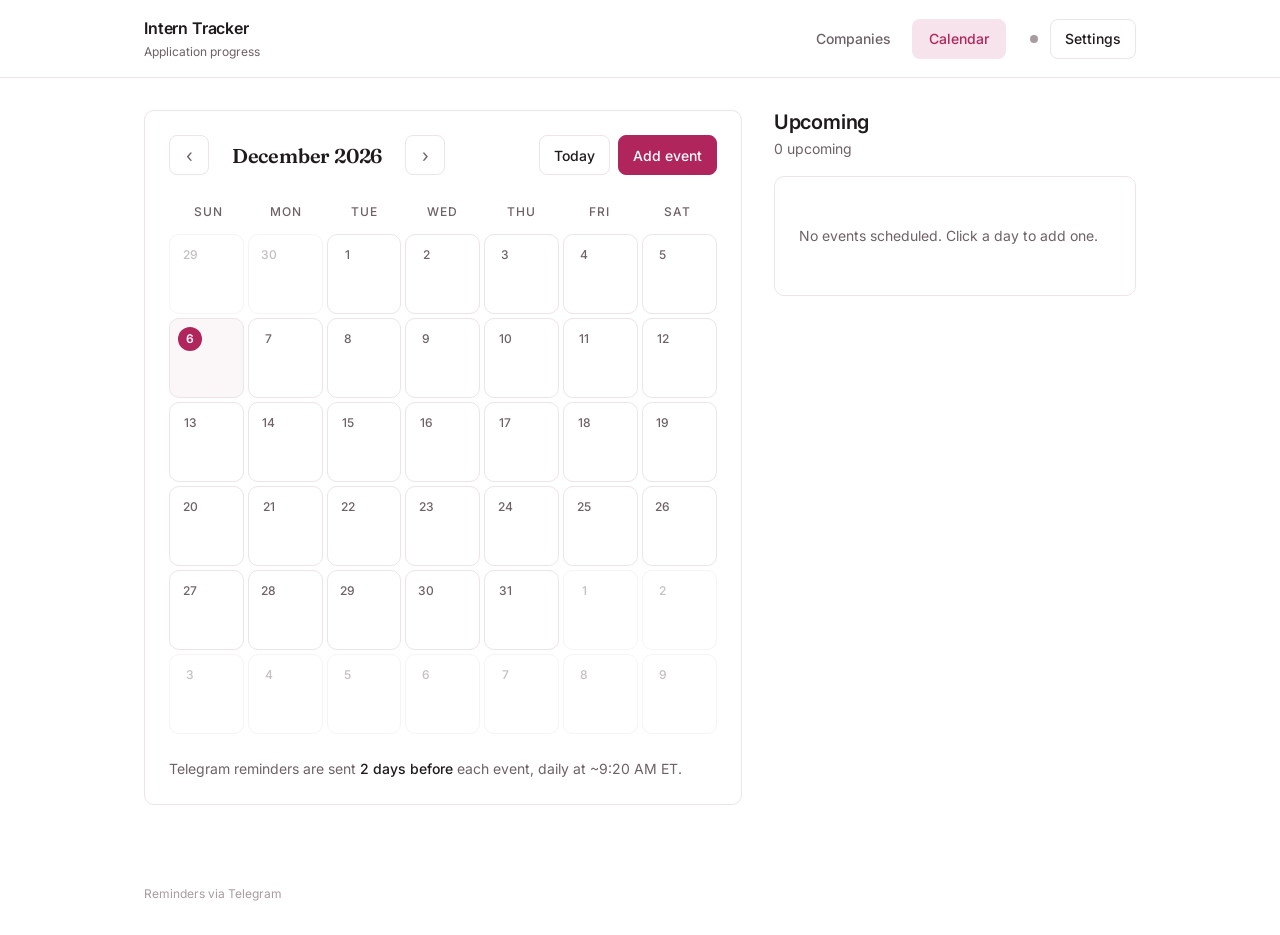
==== calendar.html @ 16d22ddf "Fix Telegram sync via Vercel API proxy (CORS) Co-authored-by: Cursor <cursoragent@cursor.com>" ====
<!DOCTYPE html>
<html lang="en">
<head>
<meta charset="UTF-8">
<meta name="viewport" content="width=device-width, initial-scale=1.0">
<title>Calendar — Intern Tracker</title>
<link rel="icon" href="data:image/svg+xml,<svg xmlns='http://www.w3.org/2000/svg' viewBox='0 0 32 32'><rect width='32' height='32' rx='6' fill='%23B0265C'/></svg>">
<link rel="preconnect" href="https://fonts.googleapis.com">
<link rel="preconnect" href="https://fonts.gstatic.com" crossorigin>
<link href="https://fonts.googleapis.com/css2?family=Fraunces:opsz,wght@9..144,600&family=Inter:wght@400;500;600&display=swap" rel="stylesheet">
<link rel="stylesheet" href="assets/style.css">
</head>
<body>

<header class="masthead">
  <div class="masthead-inner">
    <div class="brand">
      <div>
        <h1>Intern Tracker</h1>
        <p class="brand-sub">Application progress</p>
      </div>
    </div>
    <nav class="tabs" aria-label="Main">
      <a href="index.html" class="tab">Companies</a>
      <a href="calendar.html" class="tab active">Calendar</a>
    </nav>
    <div class="header-right">
      <span class="sync-dot" id="syncDot" title="Sync status" aria-hidden="true"></span>
      <button type="button" class="btn ghost small" id="settingsBtn" title="Telegram sync">Settings</button>
    </div>
  </div>
</header>

<main class="page cal-layout">
  <section class="cal-panel">
    <div class="cal-toolbar">
      <button type="button" class="nav-arrow" id="prevMonth" aria-label="Previous month">‹</button>
      <h2 class="cal-title" id="calTitle"></h2>
      <button type="button" class="nav-arrow" id="nextMonth" aria-label="Next month">›</button>
      <span class="spacer"></span>
      <button type="button" class="btn ghost small" id="todayBtn">Today</button>
      <button type="button" class="btn solid small" id="addBtn">Add event</button>
    </div>
    <div class="cal-grid-head" aria-hidden="true">
      <span>Sun</span><span>Mon</span><span>Tue</span><span>Wed</span><span>Thu</span><span>Fri</span><span>Sat</span>
    </div>
    <div class="cal-grid" id="calGrid" role="grid" aria-label="Calendar"></div>
    <p class="cal-note">Telegram reminders are sent <em>2 days before</em> each event, daily at ~9:20 AM ET.</p>
  </section>

  <aside class="upcoming">
    <div class="page-title compact">
      <h2 class="strip-label">Upcoming</h2>
      <p class="strip-sub" id="upcomingCount"></p>
    </div>
    <div class="upcoming-list" id="upcomingList"></div>
  </aside>
</main>

<footer class="foot">
  <span>Reminders via Telegram</span>
</footer>

<dialog id="eventModal" class="modal">
  <form class="modal-card" id="eventForm">
    <h2 class="modal-title" id="eventModalTitle">New event</h2>
    <label class="field"><span>Company</span>
      <input type="text" id="evCompany" list="companyList" placeholder="Company name" required autocomplete="off">
      <datalist id="companyList"></datalist>
    </label>
    <div class="field-row">
      <label class="field"><span>Type</span>
        <select id="evKind">
          <option value="OA">Online Assessment</option>
          <option value="Interview">Interview</option>
          <option value="Deadline">Application deadline</option>
          <option value="Other">Other</option>
        </select>
      </label>
      <label class="field"><span>Date</span><input type="date" id="evDate" required></label>
      <label class="field"><span>Time <em>(optional)</em></span><input type="time" id="evTime"></label>
    </div>
    <label class="field"><span>Notes <em>(optional)</em></span><input type="text" id="evNotes" placeholder="e.g. CodeSignal, 70 min" maxlength="120" autocomplete="off"></label>
    <div class="modal-actions">
      <button type="button" class="btn ghost" id="cancelEventBtn">Cancel</button>
      <button type="submit" class="btn solid">Save</button>
    </div>
  </form>
</dialog>

<dialog id="settingsModal" class="modal">
  <form method="dialog" class="modal-card">
    <h2 class="modal-title">Telegram sync</h2>
    <p class="modal-hint">Data syncs to a pinned message in your Telegram chat so reminders and all devices stay in sync. Sync uses a small API proxy because browsers cannot call Telegram directly.</p>
    <label class="field"><span>Bot token</span><input type="password" id="tgToken" placeholder="123456:ABC…" autocomplete="off"></label>
    <label class="field"><span>Chat ID</span><input type="text" id="tgChat" placeholder="6062137847" autocomplete="off"></label>
    <div class="modal-actions">
      <button type="button" class="btn ghost" id="testSyncBtn">Send test</button>
      <button type="submit" class="btn solid" id="saveSyncBtn">Save</button>
    </div>
    <p class="modal-status" id="syncStatusMsg" role="status"></p>
  </form>
</dialog>

<div class="toast" id="toast" role="status" aria-live="polite"></div>

<script src="assets/app.js"></script>
<script>App.initCalendar();</script>
</body>
</html>
---- assets/style.css ----
/* Clean Planner UI — Intern Tracker */

:root {
  --bg: #FFFFFF;
  --surface: #FFFFFF;
  --surface-soft: #FBF7F9;
  --ink: #1F1A1D;
  --ink-soft: #6E6168;
  --ink-faint: #A89BA2;
  --line: #ECE4E8;
  --accent: #B0265C;
  --accent-hover: #93174A;
  --accent-soft: #F7E3EC;
  --accent-text: #FFFFFF;
  --radius-card: 10px;
  --radius-btn: 8px;
  --radius-pill: 999px;
  --font: "Inter", system-ui, sans-serif;
  --display: "Fraunces", Georgia, serif;
  --shadow-float: 0 4px 16px rgba(31, 26, 29, 0.08);
}

* { box-sizing: border-box; margin: 0; padding: 0; }

html { color-scheme: light; }

body {
  font-family: var(--font);
  font-size: 14px;
  line-height: 1.55;
  background: var(--bg);
  color: var(--ink);
  min-height: 100vh;
}

/* ── Masthead ── */
.masthead {
  border-bottom: 1px solid var(--line);
  background: var(--bg);
  position: sticky; top: 0; z-index: 50;
}
.masthead-inner {
  max-width: 1040px; margin: 0 auto; padding: 16px 24px;
  display: flex; align-items: center; gap: 24px;
}
.brand h1 {
  font-family: var(--font); font-size: 16px; font-weight: 600;
  letter-spacing: -0.01em; color: var(--ink);
}
.brand-sub { font-size: 12px; color: var(--ink-soft); margin-top: 2px; }

.tabs { display: flex; gap: 4px; margin-left: auto; }
.tab {
  padding: 8px 16px; text-decoration: none; color: var(--ink-soft);
  font-size: 14px; font-weight: 500; border-radius: var(--radius-btn);
  border: 1px solid transparent; transition: color 150ms ease-out, background 150ms ease-out;
  min-height: 40px; display: inline-flex; align-items: center;
}
.tab:hover { color: var(--ink); }
.tab.active {
  color: var(--accent); background: var(--accent-soft);
  font-weight: 500;
}

.header-right { display: flex; align-items: center; gap: 12px; }
.sync-dot {
  width: 8px; height: 8px; border-radius: var(--radius-pill);
  background: var(--ink-faint); transition: background 150ms ease-out;
}
.sync-dot.ok { background: var(--accent); }
.sync-dot.err { background: var(--accent-hover); }
.sync-dot.busy { background: var(--ink-soft); }

/* ── Page ── */
.page { max-width: 1040px; margin: 0 auto; padding: 32px 24px 64px; }
.foot {
  max-width: 1040px; margin: 0 auto; padding: 16px 24px 32px;
  font-size: 12px; color: var(--ink-faint);
}

.page-title { margin-bottom: 24px; }
.page-title.compact { margin-bottom: 16px; }
.strip-label {
  font-family: var(--display); font-size: 28px; font-weight: 600;
  letter-spacing: -0.01em; color: var(--ink); line-height: 1.2;
}
.strip-sub { font-size: 14px; color: var(--ink-soft); margin-top: 4px; }
.page-title.compact .strip-label { font-size: 20px; font-family: var(--font); font-weight: 600; }

/* ── Board head ── */
.board-head { margin-bottom: 24px; }
.stats { display: flex; gap: 24px; margin: 16px 0 24px; flex-wrap: wrap; }
.stats .stat { font-size: 14px; color: var(--ink-soft); }
.stats .stat-val { color: var(--ink); font-weight: 600; margin-right: 4px; }

.board-controls { display: flex; gap: 12px; }
.search, .ats-filter {
  background: var(--surface); border: 1px solid var(--line); color: var(--ink);
  font-family: var(--font); font-size: 14px; padding: 10px 12px;
  border-radius: var(--radius-card); outline: none;
  transition: border-color 150ms ease-out, box-shadow 150ms ease-out;
  min-height: 40px;
}
.search { flex: 1; max-width: 320px; }
.search:focus, .ats-filter:focus {
  border-color: var(--accent);
  box-shadow: 0 0 0 3px rgba(176, 38, 92, 0.12);
}
.search::placeholder { color: var(--ink-faint); }

/* ── Board ── */
.board {
  border: 1px solid var(--line); border-radius: var(--radius-card);
  overflow: hidden; background: var(--surface);
}
.board-section-label {
  padding: 12px 20px;
  font-size: 12px; font-weight: 500; text-transform: uppercase;
  letter-spacing: 0.08em; color: var(--ink-soft);
  background: var(--bg); border-top: 1px solid var(--line);
}
.board-section-label:first-child { border-top: none; }

.row {
  display: grid; grid-template-columns: 40px 1fr 130px 72px 108px; align-items: center;
  padding: 12px 20px; border-bottom: 1px solid var(--line);
  transition: background 150ms ease-out;
}
.row:last-child { border-bottom: none; }
.row:hover { background: var(--surface-soft); }

.row .idx { color: var(--ink-faint); font-size: 12px; font-variant-numeric: tabular-nums; }
.row .co {
  font-size: 14px; font-weight: 500; color: var(--ink);
  transition: color 150ms ease-out, text-decoration-color 150ms ease-out;
}
.row .visit a {
  color: var(--accent); text-decoration: none; font-size: 14px; font-weight: 500;
}
.row .visit a:hover { color: var(--accent-hover); text-decoration: underline; }

.row.notified { background: var(--accent-soft); }
.row.notified:hover { background: var(--accent-soft); }
.row.notified .co { color: var(--accent); font-weight: 600; }

.row.applied:hover { background: var(--bg); }
.row.applied .co {
  color: var(--ink-faint);
  text-decoration: line-through;
  text-decoration-color: var(--ink-faint);
}
.row.applied .idx { color: var(--ink-faint); }
.row.applied .visit a { color: var(--ink-faint); pointer-events: none; }

.tag {
  display: inline-block; font-size: 12px; font-weight: 500;
  color: var(--accent); background: var(--accent-soft);
  padding: 2px 10px; border-radius: var(--radius-pill);
}

.apply-toggle {
  display: flex; align-items: center; gap: 8px; cursor: pointer;
  justify-self: end; user-select: none; min-height: 40px;
}
.apply-toggle input { display: none; }
.apply-box {
  width: 18px; height: 18px; border: 1.5px solid var(--line); border-radius: 6px;
  display: inline-flex; align-items: center; justify-content: center;
  font-size: 11px; color: transparent; transition: all 150ms ease-out;
  flex: none; background: var(--surface);
}
.apply-toggle:hover .apply-box { border-color: var(--accent); }
.apply-toggle input:checked + .apply-box {
  background: var(--accent); border-color: var(--accent); color: var(--accent-text);
}
.apply-toggle input:focus-visible + .apply-box {
  box-shadow: 0 0 0 3px rgba(176, 38, 92, 0.12);
}
.apply-label { font-size: 12px; color: var(--ink-soft); font-weight: 500; }
.apply-toggle input:checked ~ .apply-label { color: var(--ink-soft); }

.empty-msg { padding: 48px 24px; text-align: left; color: var(--ink-soft); font-size: 14px; }

/* ── Calendar ── */
.cal-layout { display: grid; grid-template-columns: 1.65fr 1fr; gap: 32px; align-items: start; }

.cal-panel {
  border: 1px solid var(--line); border-radius: var(--radius-card);
  padding: 24px; background: var(--surface);
}
.cal-toolbar { display: flex; align-items: center; gap: 8px; margin-bottom: 24px; flex-wrap: wrap; }
.cal-title {
  font-family: var(--display); font-size: 20px; font-weight: 600;
  min-width: 180px; text-align: center; letter-spacing: -0.01em; color: var(--ink);
}
.cal-toolbar .btn-nav { margin-left: 0; }
.cal-toolbar .spacer { flex: 1; min-width: 8px; }

.nav-arrow {
  width: 40px; height: 40px; padding: 0; font-size: 18px;
  color: var(--ink-soft); border: 1px solid var(--line); border-radius: var(--radius-btn);
  background: var(--surface); cursor: pointer; font-family: var(--font);
  transition: border-color 150ms ease-out, color 150ms ease-out;
}
.nav-arrow:hover { border-color: var(--accent); color: var(--accent); }
.nav-arrow:focus-visible { outline: none; box-shadow: 0 0 0 3px rgba(176, 38, 92, 0.12); }

.cal-grid-head { display: grid; grid-template-columns: repeat(7, 1fr); margin-bottom: 8px; }
.cal-grid-head span {
  font-size: 12px; font-weight: 500; color: var(--ink-soft);
  text-align: center; padding: 4px; text-transform: uppercase; letter-spacing: 0.08em;
}

.cal-grid { display: grid; grid-template-columns: repeat(7, 1fr); gap: 4px; }
.cal-day {
  min-height: 80px; border: 1px solid var(--line); border-radius: var(--radius-card);
  padding: 8px; background: var(--surface); cursor: pointer;
  transition: background 150ms ease-out, border-color 150ms ease-out;
  display: flex; flex-direction: column; gap: 4px; overflow: hidden;
}
.cal-day:hover { background: var(--surface-soft); }
.cal-day.other-month { opacity: 0.4; }
.cal-day.today { background: var(--surface-soft); }
.cal-day .dnum {
  font-size: 12px; font-weight: 500; color: var(--ink-soft);
  width: 24px; height: 24px; display: inline-flex; align-items: center; justify-content: center;
}
.cal-day.today .dnum {
  background: var(--accent); color: var(--accent-text); border-radius: var(--radius-pill);
  font-weight: 600;
}

.cal-note { margin-top: 24px; color: var(--ink-soft); font-size: 14px; }
.cal-note em { color: var(--ink); font-style: normal; font-weight: 500; }

/* ── Upcoming ── */
.upcoming { position: sticky; top: 72px; }
.upcoming-list { display: flex; flex-direction: column; gap: 0; margin-top: 16px; border: 1px solid var(--line); border-radius: var(--radius-card); overflow: hidden; }

.up-card {
  background: var(--surface); padding: 12px 16px;
  display: grid; grid-template-columns: auto 1fr auto;
  gap: 4px 16px; align-items: center;
  border-bottom: 1px solid var(--line);
  transition: background 150ms ease-out;
}
.up-card:last-child { border-bottom: none; }
.up-card:hover { background: var(--surface-soft); }
.up-card .up-date { grid-row: span 2; text-align: center; min-width: 48px; }
.up-card .up-date .dd {
  font-family: var(--display); font-size: 40px; font-weight: 600;
  line-height: 1; color: var(--ink); letter-spacing: -0.01em;
}
.up-card .up-date .mm {
  font-size: 12px; font-weight: 500; text-transform: uppercase;
  letter-spacing: 0.08em; color: var(--ink-soft);
}
.up-card .up-co { font-weight: 500; font-size: 14px; }
.up-card .up-meta { grid-column: 2; color: var(--ink-soft); font-size: 12px; display: flex; align-items: center; gap: 8px; flex-wrap: wrap; }
.up-card .countdown { grid-row: span 2; font-size: 12px; color: var(--ink-soft); text-align: right; }
.up-card .countdown.soon { color: var(--accent); font-weight: 500; }
.up-card .del {
  background: none; border: none; color: var(--ink-faint); cursor: pointer;
  font-size: 12px; padding: 4px; font-family: var(--font); font-weight: 500;
  min-height: 40px; min-width: 40px;
  transition: color 150ms ease-out;
}
.up-card .del:hover { color: var(--accent); }
.up-card.past { opacity: 0.55; }
.up-card.past .up-co { text-decoration: line-through; color: var(--ink-faint); }

/* ── Buttons ── */
.btn {
  font-family: var(--font); font-size: 14px; font-weight: 500;
  padding: 10px 18px; border-radius: var(--radius-btn); cursor: pointer;
  transition: background 150ms ease-out, border-color 150ms ease-out, color 150ms ease-out;
  border: 1px solid; min-height: 40px;
}
.btn.solid { background: var(--accent); border-color: var(--accent); color: var(--accent-text); }
.btn.solid:hover { background: var(--accent-hover); border-color: var(--accent-hover); }
.btn.solid:focus-visible { outline: none; box-shadow: 0 0 0 3px rgba(176, 38, 92, 0.12); }
.btn.ghost { background: var(--surface); border-color: var(--line); color: var(--ink); }
.btn.ghost:hover { border-color: var(--accent); color: var(--accent); }
.btn.ghost:focus-visible { outline: none; box-shadow: 0 0 0 3px rgba(176, 38, 92, 0.12); }
.btn.small { padding: 8px 14px; font-size: 14px; }

/* ── Modals ── */
.modal { border: none; background: none; padding: 0; max-width: 440px; width: calc(100% - 48px); }
.modal::backdrop { background: rgba(31, 26, 29, 0.24); }
.modal-card {
  background: var(--surface); border: 1px solid var(--line); border-radius: var(--radius-card);
  padding: 24px; box-shadow: var(--shadow-float);
}
.modal-title {
  font-family: var(--display); font-size: 20px; font-weight: 600;
  margin-bottom: 8px; letter-spacing: -0.01em; color: var(--ink);
}
.modal-hint { color: var(--ink-soft); font-size: 14px; margin-bottom: 24px; line-height: 1.55; }
.field { display: flex; flex-direction: column; gap: 8px; margin-bottom: 16px; flex: 1; }
.field > span {
  font-size: 12px; font-weight: 500; color: var(--ink-soft);
  text-transform: uppercase; letter-spacing: 0.08em;
}
.field span em { text-transform: none; letter-spacing: 0; font-weight: 400; font-style: normal; }
.field input, .field select {
  background: var(--surface); border: 1px solid var(--line); color: var(--ink);
  border-radius: var(--radius-card); padding: 10px 12px; font-family: var(--font);
  font-size: 14px; outline: none; min-height: 40px;
  transition: border-color 150ms ease-out, box-shadow 150ms ease-out;
}
.field input:focus, .field select:focus {
  border-color: var(--accent); box-shadow: 0 0 0 3px rgba(176, 38, 92, 0.12);
}
.field-row { display: flex; gap: 12px; }
.modal-actions { display: flex; justify-content: flex-end; gap: 8px; margin-top: 8px; }
.modal-status { margin-top: 16px; font-size: 14px; color: var(--ink-soft); min-height: 20px; }
.modal-status.ok { color: var(--accent); }
.modal-status.err { color: var(--accent-hover); }

/* ── Toast ── */
.toast {
  position: fixed; bottom: 24px; left: 50%; transform: translate(-50%, 8px);
  background: var(--accent); color: var(--accent-text);
  padding: 10px 20px; border-radius: var(--radius-btn); font-size: 14px; font-weight: 500;
  opacity: 0; pointer-events: none; transition: opacity 150ms ease-out, transform 150ms ease-out;
  z-index: 100; box-shadow: var(--shadow-float);
}
.toast.show { opacity: 1; transform: translate(-50%, 0); }

/* ── Reduced motion ── */
@media (prefers-reduced-motion: reduce) {
  *, *::before, *::after {
    animation-duration: 0.01ms !important;
    transition-duration: 0.01ms !important;
  }
}

/* ── Responsive ── */
@media (max-width: 900px) {
  .cal-layout { grid-template-columns: 1fr; }
  .upcoming { position: static; }
  .row { grid-template-columns: 1fr 80px 100px; }
  .row .idx, .row .ats { display: none; }
  .masthead-inner { flex-wrap: wrap; gap: 12px; }
  .tabs { order: 3; width: 100%; margin-left: 0; }
  .strip-label { font-size: 24px; }
  .cal-day { min-height: 64px; }
}
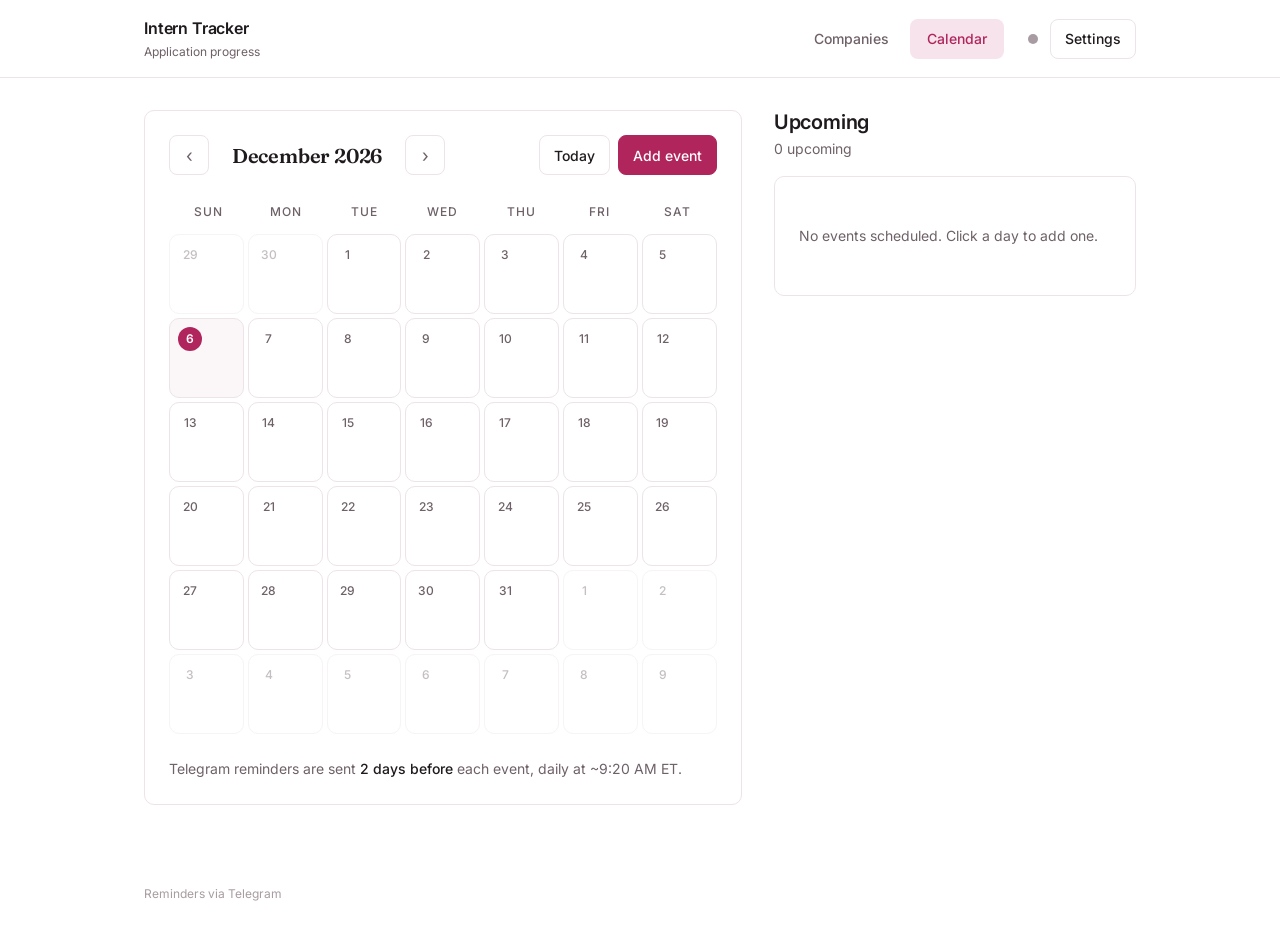
==== commit 41f3d14d: "Fix sync dot: show pink on connection, use watcher bot for data sync Co-authored-by: Cursor <cursora" ====
--- a/calendar.html
+++ b/calendar.html
@@ -91,7 +91,7 @@
 <dialog id="settingsModal" class="modal">
   <form method="dialog" class="modal-card">
     <h2 class="modal-title">Telegram sync</h2>
-    <p class="modal-hint">Data syncs to a pinned message in your Telegram chat so reminders and all devices stay in sync. Sync uses a small API proxy because browsers cannot call Telegram directly.</p>
+    <p class="modal-hint">Use your <strong>InternshipJobWatcherBot</strong> token (same as <code>.env</code>) for full sync and job highlights. Data syncs to a pinned Telegram message so reminders and all devices stay in sync.</p>
     <label class="field"><span>Bot token</span><input type="password" id="tgToken" placeholder="123456:ABC…" autocomplete="off"></label>
     <label class="field"><span>Chat ID</span><input type="text" id="tgChat" placeholder="6062137847" autocomplete="off"></label>
     <div class="modal-actions">
@@ -104,7 +104,7 @@
 
 <div class="toast" id="toast" role="status" aria-live="polite"></div>
 
-<script src="assets/app.js"></script>
+<script src="assets/app.js?v=7"></script>
 <script>App.initCalendar();</script>
 </body>
 </html>
--- a/assets/style.css
+++ b/assets/style.css
@@ -64,10 +64,11 @@
 
 .header-right { display: flex; align-items: center; gap: 12px; }
 .sync-dot {
-  width: 8px; height: 8px; border-radius: var(--radius-pill);
-  background: var(--ink-faint); transition: background 150ms ease-out;
-}
-.sync-dot.ok { background: var(--accent); }
+  width: 10px; height: 10px; border-radius: var(--radius-pill);
+  background: var(--ink-faint); transition: background 150ms ease-out, box-shadow 150ms ease-out;
+  flex-shrink: 0;
+}
+.sync-dot.ok { background: var(--accent); box-shadow: 0 0 0 3px var(--accent-soft); }
 .sync-dot.err { background: var(--accent-hover); }
 .sync-dot.busy { background: var(--ink-soft); }
 
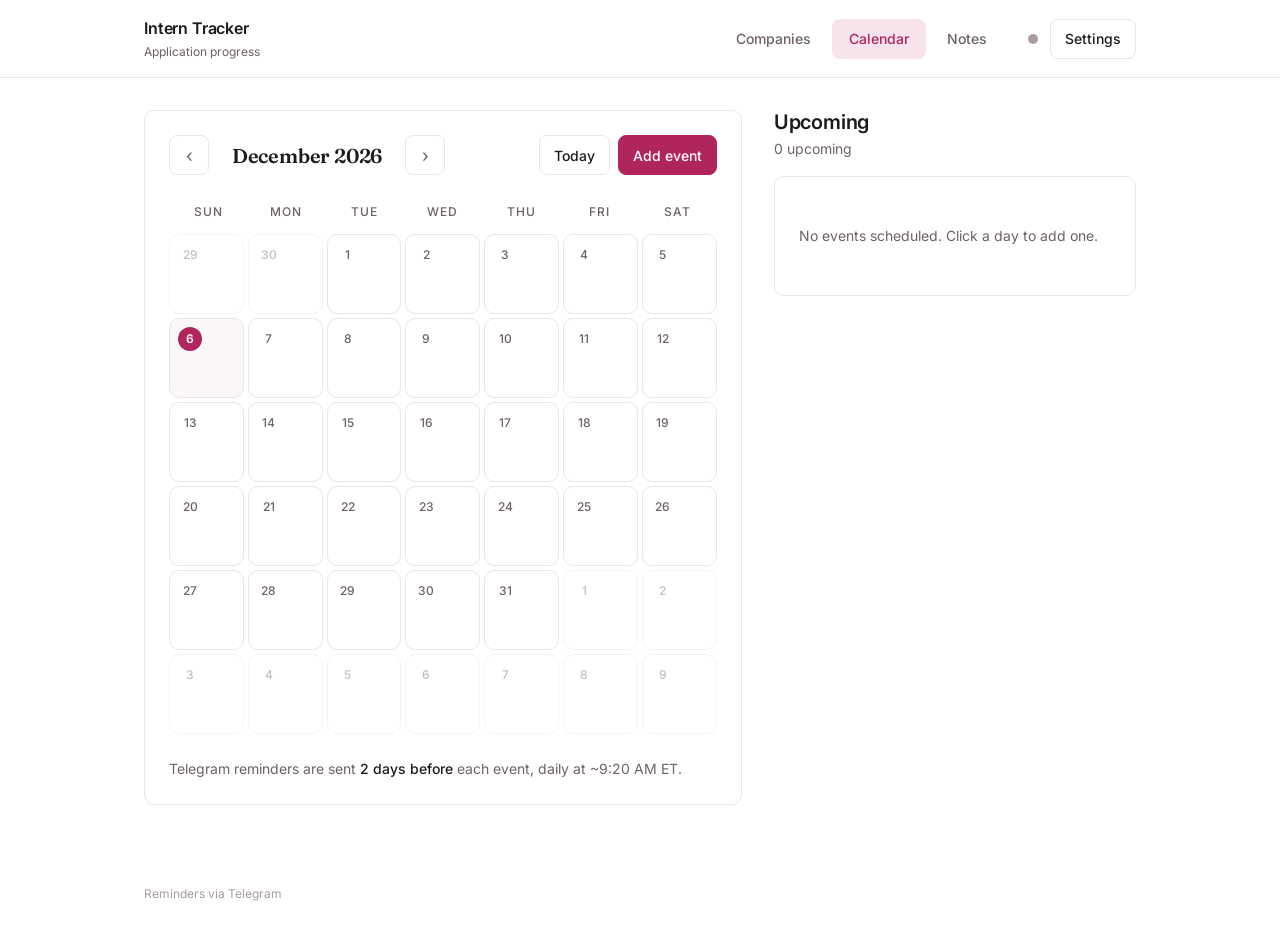
==== commit 47ae2103: "Add Notes tab: markdown editor with OpenAI assist and embed mode Co-authored-by: Cursor <cursoragent" ====
--- a/calendar.html
+++ b/calendar.html
@@ -23,6 +23,7 @@
     <nav class="tabs" aria-label="Main">
       <a href="index.html" class="tab">Companies</a>
       <a href="calendar.html" class="tab active">Calendar</a>
+      <a href="notes.html" class="tab">Notes</a>
     </nav>
     <div class="header-right">
       <span class="sync-dot" id="syncDot" title="Sync status" aria-hidden="true"></span>
@@ -104,7 +105,7 @@
 
 <div class="toast" id="toast" role="status" aria-live="polite"></div>
 
-<script src="assets/app.js?v=7"></script>
+<script src="assets/app.js?v=8"></script>
 <script>App.initCalendar();</script>
 </body>
 </html>
--- a/assets/style.css
+++ b/assets/style.css
@@ -328,6 +328,71 @@
 }
 .toast.show { opacity: 1; transform: translate(-50%, 0); }
 
+/* ── Notes / Markdown editor ── */
+.notes-toolbar {
+  display: flex; flex-wrap: wrap; align-items: flex-end; gap: 16px;
+  margin-top: 16px; width: 100%;
+}
+.notes-pick { margin-bottom: 0; min-width: 220px; flex: 1; }
+.notes-actions { display: flex; flex-wrap: wrap; gap: 8px; }
+.notes-status { margin-top: 12px; font-size: 14px; color: var(--ink-soft); min-height: 20px; }
+.notes-status.ok { color: var(--accent); }
+.notes-status.err { color: var(--accent-hover); }
+
+.md-editor {
+  display: grid; grid-template-columns: 1fr 1fr; gap: 16px;
+  margin-top: 24px; min-height: 480px;
+}
+.md-pane {
+  display: flex; flex-direction: column; border: 1px solid var(--line);
+  border-radius: var(--radius-card); overflow: hidden; background: var(--surface);
+}
+.md-pane-label {
+  font-size: 12px; font-weight: 500; text-transform: uppercase;
+  letter-spacing: 0.08em; color: var(--ink-soft);
+  padding: 10px 14px; border-bottom: 1px solid var(--line); background: var(--surface-soft);
+}
+.md-input {
+  flex: 1; min-height: 420px; border: none; resize: vertical;
+  padding: 16px; font-family: ui-monospace, "Cascadia Code", Consolas, monospace;
+  font-size: 13px; line-height: 1.6; color: var(--ink); background: var(--surface);
+  outline: none;
+}
+.md-preview {
+  flex: 1; min-height: 420px; padding: 16px; overflow: auto;
+  font-size: 14px; line-height: 1.6; color: var(--ink);
+}
+.md-preview h1, .md-preview h2, .md-preview h3 {
+  font-family: var(--display); font-weight: 600; margin: 1em 0 0.5em;
+  letter-spacing: -0.01em;
+}
+.md-preview h1 { font-size: 1.5rem; }
+.md-preview h2 { font-size: 1.25rem; }
+.md-preview h3 { font-size: 1.1rem; }
+.md-preview p { margin: 0.75em 0; }
+.md-preview ul, .md-preview ol { margin: 0.75em 0; padding-left: 1.4em; }
+.md-preview li { margin: 0.25em 0; }
+.md-preview code {
+  font-family: ui-monospace, Consolas, monospace; font-size: 0.9em;
+  background: var(--surface-soft); padding: 2px 6px; border-radius: 4px;
+}
+.md-preview pre {
+  background: var(--surface-soft); padding: 12px; border-radius: var(--radius-btn);
+  overflow: auto; margin: 0.75em 0;
+}
+.md-preview pre code { background: none; padding: 0; }
+.md-preview a { color: var(--accent); }
+.md-preview blockquote {
+  border-left: 3px solid var(--accent-soft); margin: 0.75em 0;
+  padding-left: 12px; color: var(--ink-soft);
+}
+
+/* ── Embed mode (iframe on another site) ── */
+body.embed .brand-sub,
+body.embed .foot { display: none; }
+body.embed .masthead-inner { padding: 12px 16px; }
+body.embed .page { padding: 20px 16px 40px; }
+
 /* ── Reduced motion ── */
 @media (prefers-reduced-motion: reduce) {
   *, *::before, *::after {
@@ -346,4 +411,5 @@
   .tabs { order: 3; width: 100%; margin-left: 0; }
   .strip-label { font-size: 24px; }
   .cal-day { min-height: 64px; }
-}
+  .md-editor { grid-template-columns: 1fr; }
+}
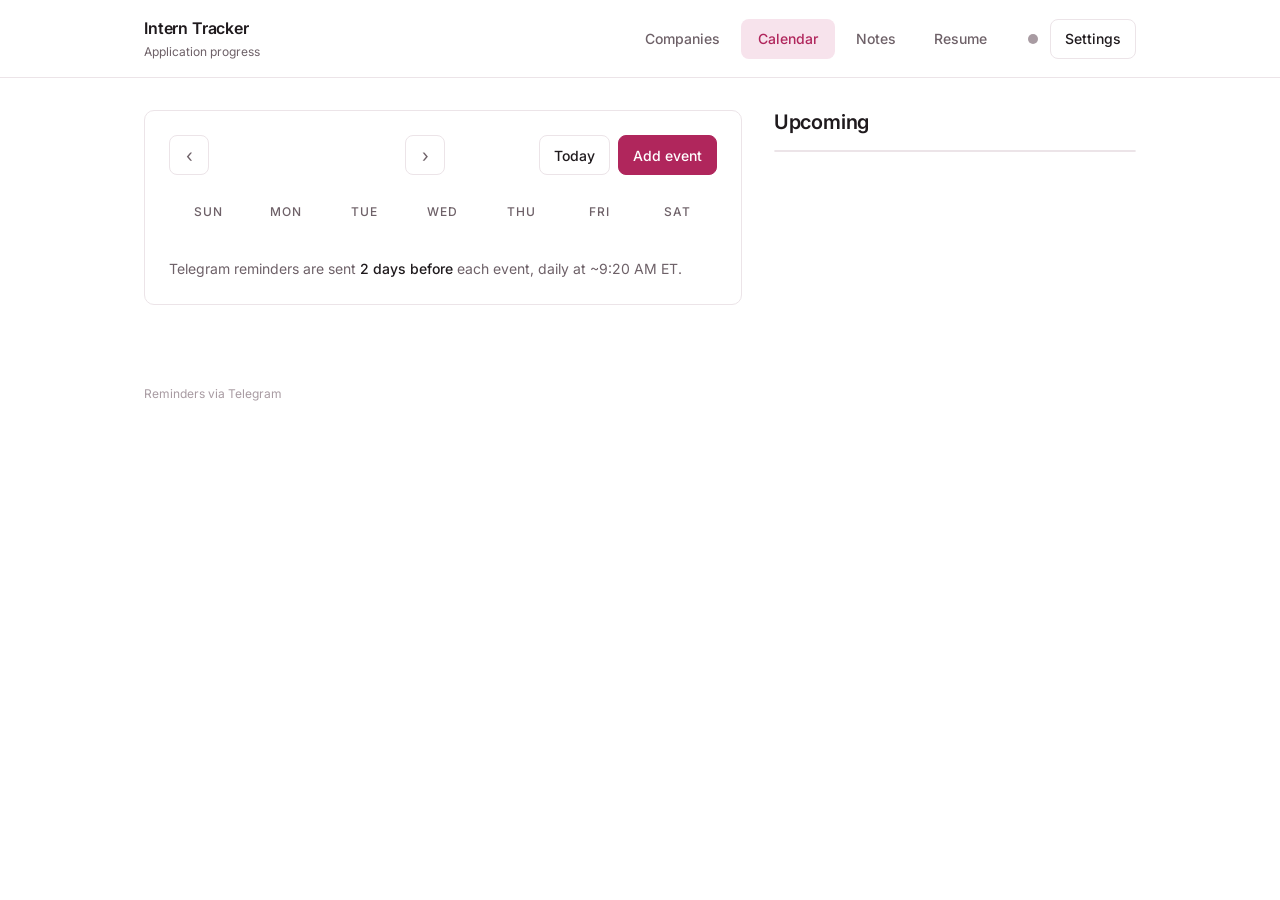
==== commit 3a2b6e2b: "Add Resume tailor tab: OpenAI swaps, saved MD resume, PDF download Co-authored-by: Cursor <cursorage" ====
--- a/calendar.html
+++ b/calendar.html
@@ -24,6 +24,7 @@
       <a href="index.html" class="tab">Companies</a>
       <a href="calendar.html" class="tab active">Calendar</a>
       <a href="notes.html" class="tab">Notes</a>
+      <a href="resume.html" class="tab">Resume</a>
     </nav>
     <div class="header-right">
       <span class="sync-dot" id="syncDot" title="Sync status" aria-hidden="true"></span>
@@ -105,7 +106,7 @@
 
 <div class="toast" id="toast" role="status" aria-live="polite"></div>
 
-<script src="assets/app.js?v=8"></script>
+<script src="assets/app.js?v=9"></script>
 <script>App.initCalendar();</script>
 </body>
 </html>
--- a/assets/style.css
+++ b/assets/style.css
@@ -393,6 +393,69 @@
 body.embed .masthead-inner { padding: 12px 16px; }
 body.embed .page { padding: 20px 16px 40px; }
 
+/* ── Resume tailor ── */
+.resume-layout {
+  display: grid; grid-template-columns: 1fr 1fr; gap: 16px; margin-top: 8px;
+}
+.resume-panel {
+  border: 1px solid var(--line); border-radius: var(--radius-card);
+  padding: 20px; background: var(--surface);
+}
+.resume-panel-head {
+  display: flex; align-items: center; justify-content: space-between;
+  gap: 12px; margin-bottom: 8px;
+}
+.resume-panel-title {
+  font-family: var(--display); font-size: 18px; font-weight: 600; color: var(--ink);
+}
+.resume-panel-actions { display: flex; gap: 8px; flex-wrap: wrap; }
+.resume-hint { font-size: 13px; color: var(--ink-soft); margin-bottom: 12px; }
+.resume-editor {
+  width: 100%; min-height: 280px; border: 1px solid var(--line);
+  border-radius: var(--radius-card); padding: 12px; font-family: ui-monospace, Consolas, monospace;
+  font-size: 13px; line-height: 1.5; resize: vertical; color: var(--ink);
+}
+.resume-editor:focus {
+  outline: none; border-color: var(--accent);
+  box-shadow: 0 0 0 3px rgba(176, 38, 92, 0.12);
+}
+.resume-actions { margin-top: 12px; }
+.resume-status { margin-top: 12px; font-size: 14px; color: var(--ink-soft); min-height: 20px; }
+.resume-status.ok { color: var(--accent); }
+.resume-status.err { color: var(--accent-hover); }
+.file-btn { cursor: pointer; }
+.file-btn input { display: none; }
+.resume-results {
+  margin-top: 24px; border: 1px solid var(--line); border-radius: var(--radius-card);
+  padding: 20px; background: var(--surface-soft);
+}
+.resume-results-head {
+  display: flex; align-items: center; gap: 12px; flex-wrap: wrap; margin-bottom: 16px;
+}
+.resume-results-head h3 {
+  font-family: var(--display); font-size: 18px; font-weight: 600; margin-right: auto;
+}
+.resume-swap-badge {
+  font-size: 12px; font-weight: 500; color: var(--accent);
+  background: var(--accent-soft); padding: 4px 10px; border-radius: var(--radius-pill);
+}
+.resume-download-actions { display: flex; gap: 8px; }
+.resume-insights {
+  display: grid; grid-template-columns: 1fr 1fr; gap: 16px;
+}
+.insight-card {
+  background: var(--surface); border: 1px solid var(--line);
+  border-radius: var(--radius-card); padding: 16px;
+}
+.insight-card h4 {
+  font-size: 12px; font-weight: 500; text-transform: uppercase;
+  letter-spacing: 0.08em; color: var(--ink-soft); margin-bottom: 10px;
+}
+.insight-pre {
+  font-family: var(--font); font-size: 13px; line-height: 1.55;
+  white-space: pre-wrap; color: var(--ink); margin: 0;
+}
+
 /* ── Reduced motion ── */
 @media (prefers-reduced-motion: reduce) {
   *, *::before, *::after {
@@ -412,4 +475,6 @@
   .strip-label { font-size: 24px; }
   .cal-day { min-height: 64px; }
   .md-editor { grid-template-columns: 1fr; }
-}
+  .resume-layout { grid-template-columns: 1fr; }
+  .resume-insights { grid-template-columns: 1fr; }
+}
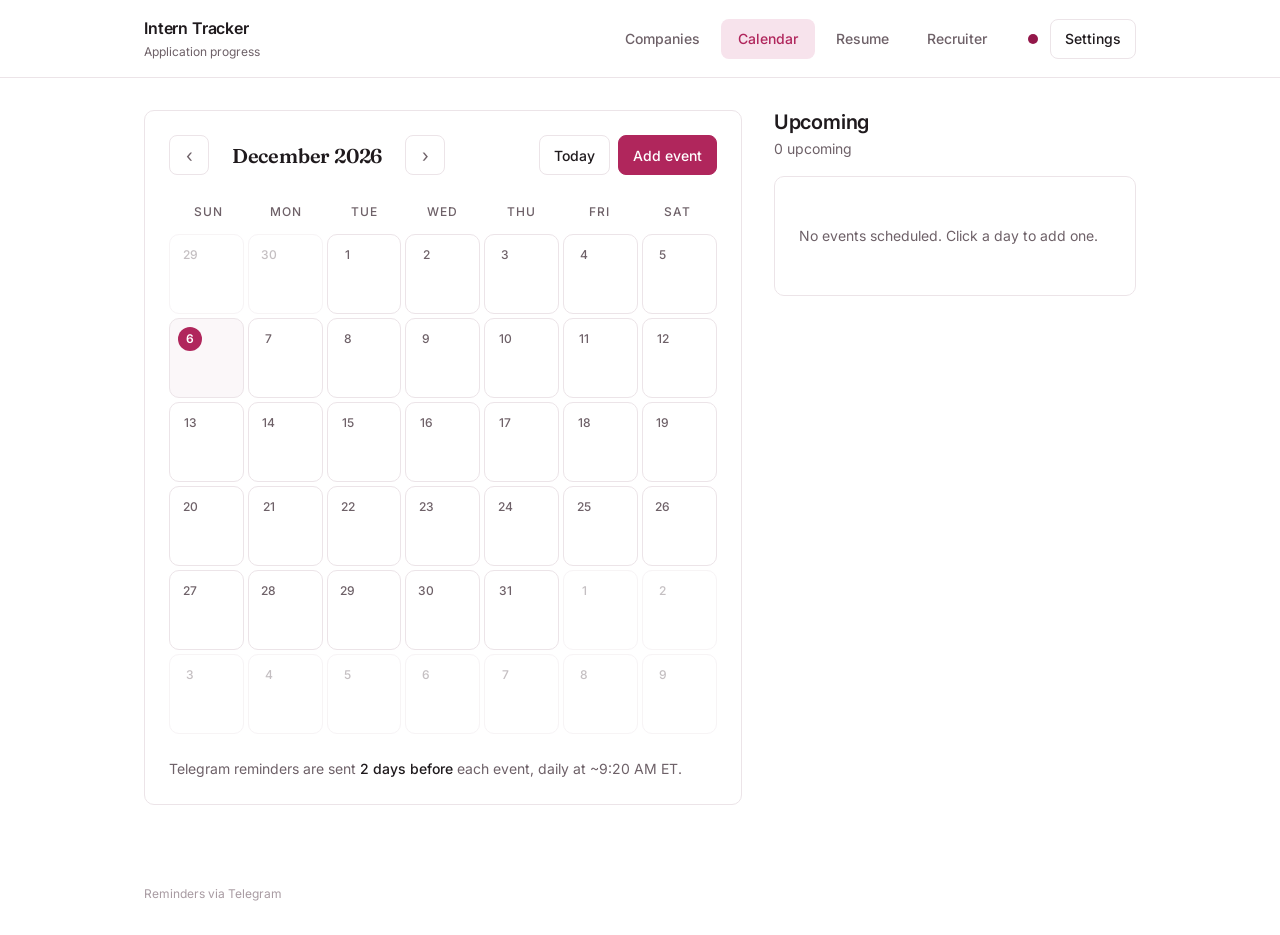
==== commit 866c192f: "Move Telegram bot token server-side; remove from client Token now lives only in the Vercel TELEGRAM_" ====
--- a/calendar.html
+++ b/calendar.html
@@ -23,8 +23,8 @@
     <nav class="tabs" aria-label="Main">
       <a href="index.html" class="tab">Companies</a>
       <a href="calendar.html" class="tab active">Calendar</a>
-      <a href="notes.html" class="tab">Notes</a>
       <a href="resume.html" class="tab">Resume</a>
+      <a href="recruiter.html" class="tab">Recruiter</a>
     </nav>
     <div class="header-right">
       <span class="sync-dot" id="syncDot" title="Sync status" aria-hidden="true"></span>
@@ -106,7 +106,7 @@
 
 <div class="toast" id="toast" role="status" aria-live="polite"></div>
 
-<script src="assets/app.js?v=9"></script>
+<script src="assets/app.js?v=13"></script>
 <script>App.initCalendar();</script>
 </body>
 </html>
--- a/assets/style.css
+++ b/assets/style.css
@@ -328,65 +328,6 @@
 }
 .toast.show { opacity: 1; transform: translate(-50%, 0); }
 
-/* ── Notes / Markdown editor ── */
-.notes-toolbar {
-  display: flex; flex-wrap: wrap; align-items: flex-end; gap: 16px;
-  margin-top: 16px; width: 100%;
-}
-.notes-pick { margin-bottom: 0; min-width: 220px; flex: 1; }
-.notes-actions { display: flex; flex-wrap: wrap; gap: 8px; }
-.notes-status { margin-top: 12px; font-size: 14px; color: var(--ink-soft); min-height: 20px; }
-.notes-status.ok { color: var(--accent); }
-.notes-status.err { color: var(--accent-hover); }
-
-.md-editor {
-  display: grid; grid-template-columns: 1fr 1fr; gap: 16px;
-  margin-top: 24px; min-height: 480px;
-}
-.md-pane {
-  display: flex; flex-direction: column; border: 1px solid var(--line);
-  border-radius: var(--radius-card); overflow: hidden; background: var(--surface);
-}
-.md-pane-label {
-  font-size: 12px; font-weight: 500; text-transform: uppercase;
-  letter-spacing: 0.08em; color: var(--ink-soft);
-  padding: 10px 14px; border-bottom: 1px solid var(--line); background: var(--surface-soft);
-}
-.md-input {
-  flex: 1; min-height: 420px; border: none; resize: vertical;
-  padding: 16px; font-family: ui-monospace, "Cascadia Code", Consolas, monospace;
-  font-size: 13px; line-height: 1.6; color: var(--ink); background: var(--surface);
-  outline: none;
-}
-.md-preview {
-  flex: 1; min-height: 420px; padding: 16px; overflow: auto;
-  font-size: 14px; line-height: 1.6; color: var(--ink);
-}
-.md-preview h1, .md-preview h2, .md-preview h3 {
-  font-family: var(--display); font-weight: 600; margin: 1em 0 0.5em;
-  letter-spacing: -0.01em;
-}
-.md-preview h1 { font-size: 1.5rem; }
-.md-preview h2 { font-size: 1.25rem; }
-.md-preview h3 { font-size: 1.1rem; }
-.md-preview p { margin: 0.75em 0; }
-.md-preview ul, .md-preview ol { margin: 0.75em 0; padding-left: 1.4em; }
-.md-preview li { margin: 0.25em 0; }
-.md-preview code {
-  font-family: ui-monospace, Consolas, monospace; font-size: 0.9em;
-  background: var(--surface-soft); padding: 2px 6px; border-radius: 4px;
-}
-.md-preview pre {
-  background: var(--surface-soft); padding: 12px; border-radius: var(--radius-btn);
-  overflow: auto; margin: 0.75em 0;
-}
-.md-preview pre code { background: none; padding: 0; }
-.md-preview a { color: var(--accent); }
-.md-preview blockquote {
-  border-left: 3px solid var(--accent-soft); margin: 0.75em 0;
-  padding-left: 12px; color: var(--ink-soft);
-}
-
 /* ── Embed mode (iframe on another site) ── */
 body.embed .brand-sub,
 body.embed .foot { display: none; }
@@ -455,6 +396,71 @@
   font-family: var(--font); font-size: 13px; line-height: 1.55;
   white-space: pre-wrap; color: var(--ink); margin: 0;
 }
+
+/* ── Recruiter template ── */
+.recruiter-tip {
+  background: var(--accent-soft); border: 1px solid var(--line);
+  border-radius: var(--radius-card); padding: 16px 20px; margin-bottom: 20px;
+}
+.recruiter-tip p { font-size: 14px; color: var(--ink); line-height: 1.55; }
+
+.recruiter-template-ref {
+  border: 1px solid var(--line); border-radius: var(--radius-card);
+  padding: 16px 20px; margin-bottom: 20px; background: var(--surface-soft);
+}
+.recruiter-ref-title {
+  font-size: 12px; font-weight: 500; text-transform: uppercase;
+  letter-spacing: 0.08em; color: var(--ink-soft); margin-bottom: 10px;
+}
+.recruiter-ref-body {
+  font-family: var(--font); font-size: 13px; line-height: 1.55;
+  white-space: pre-wrap; color: var(--ink-soft); margin: 0;
+}
+
+.recruiter-layout {
+  display: grid; grid-template-columns: 1fr 1fr; gap: 16px;
+}
+.recruiter-fields {
+  display: grid; grid-template-columns: 1fr 1fr; gap: 12px; margin-bottom: 16px;
+}
+.recruiter-fields .field { margin-bottom: 0; }
+.recruiter-fields-title { margin-top: 20px; margin-bottom: 12px; }
+.recruiter-optional {
+  font-size: 12px; font-weight: 400; color: var(--ink-faint);
+  text-transform: none; letter-spacing: 0;
+}
+.recruiter-actions {
+  display: flex; align-items: center; gap: 12px; flex-wrap: wrap; margin-top: 8px;
+}
+.mode-toggle {
+  display: inline-flex; border: 1px solid var(--line);
+  border-radius: var(--radius-btn); overflow: hidden;
+}
+.mode-btn {
+  font-family: var(--font); font-size: 14px; font-weight: 500;
+  padding: 8px 14px; border: none; background: var(--surface);
+  color: var(--ink-soft); cursor: pointer; min-height: 40px;
+  transition: background 150ms ease-out, color 150ms ease-out;
+}
+.mode-btn:hover { color: var(--ink); }
+.mode-btn.active {
+  background: var(--accent-soft); color: var(--accent);
+}
+.mode-limit {
+  font-size: 11px; font-weight: 400; color: var(--ink-faint); margin-left: 2px;
+}
+.recruiter-output-panel { display: flex; flex-direction: column; }
+.recruiter-output-head {
+  display: flex; align-items: center; gap: 12px; margin-bottom: 12px;
+}
+.recruiter-output-head .resume-panel-title { margin-right: auto; }
+.recruiter-output { flex: 1; min-height: 320px; }
+.char-count {
+  font-size: 12px; font-weight: 500; color: var(--ink-soft);
+  background: var(--surface-soft); padding: 4px 10px;
+  border-radius: var(--radius-pill);
+}
+.char-count.over { color: var(--accent-hover); background: var(--accent-soft); }
 
 /* ── Reduced motion ── */
 @media (prefers-reduced-motion: reduce) {
@@ -474,7 +480,8 @@
   .tabs { order: 3; width: 100%; margin-left: 0; }
   .strip-label { font-size: 24px; }
   .cal-day { min-height: 64px; }
-  .md-editor { grid-template-columns: 1fr; }
   .resume-layout { grid-template-columns: 1fr; }
   .resume-insights { grid-template-columns: 1fr; }
-}
+  .recruiter-layout { grid-template-columns: 1fr; }
+  .recruiter-fields { grid-template-columns: 1fr; }
+}
